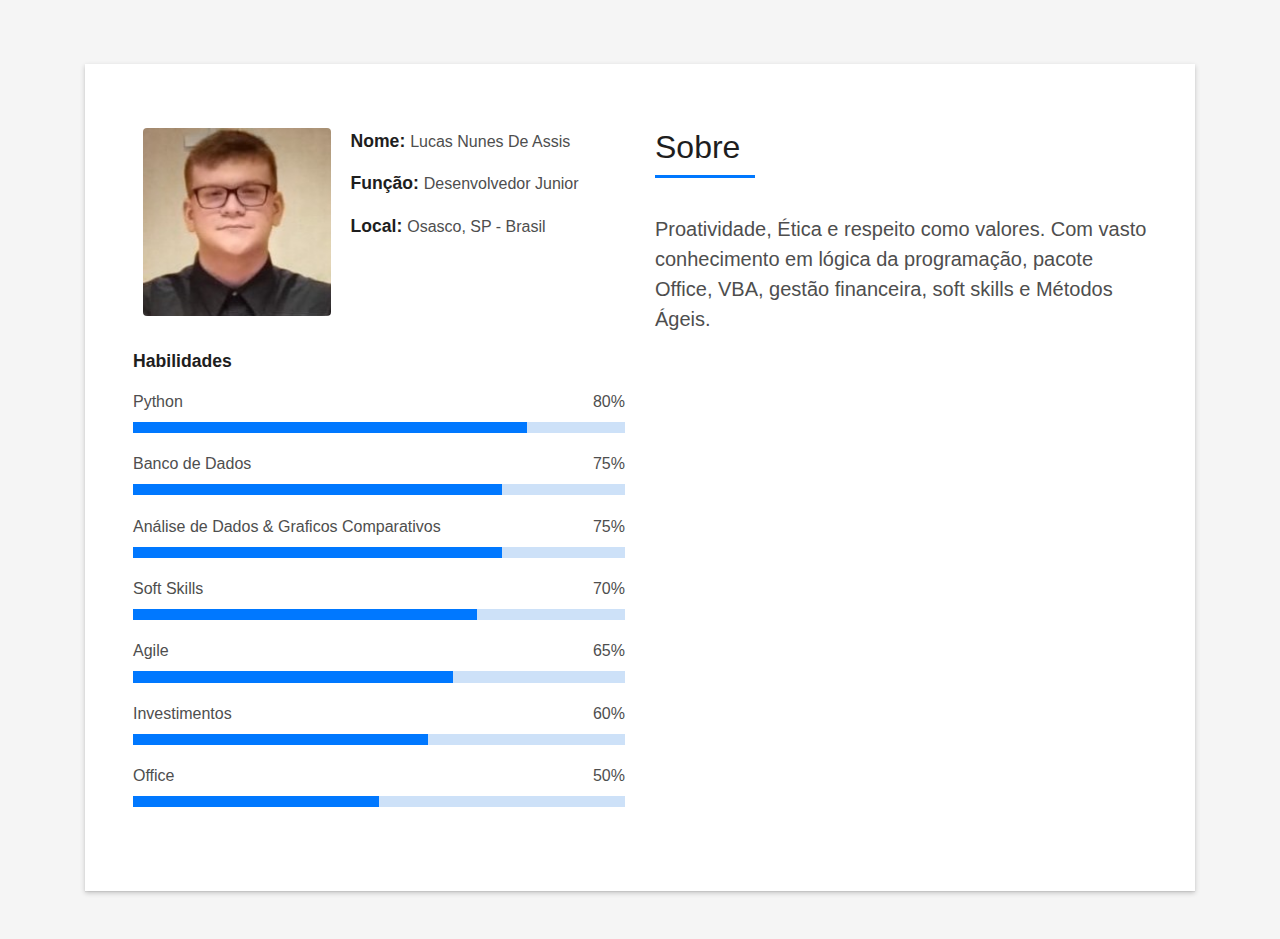
==== curriculo0.html @ 6f4dbc08 "upload" ====
<!DOCTYPE html>
<html lang="en">
<section id="about" class="about-mf sect-pt4 route">
  <div class="container">
    <div class="row">
      <div class="col-sm-12">
        <div class="box-shadow-full">
          <div class="row">
            <div class="col-md-6">
              <div class="row">
                <div class="col-sm-6 col-md-5">
                  <div class="about-img">
                    <img src="img/Foto.jpg" class="img-fluid rounded b-shadow-a" alt="">
                  </div>
                </div>
                <div class="col-sm-6 col-md-7">
                  <div class="about-info">
                    <p><span class="title-s">Nome: </span> <span>Lucas Nunes De Assis</span></p>
                    <p><span class="title-s">Função: </span> <span>Desenvolvedor Junior</span></p>
                    <p><span class="title-s">Local: </span> <span>Osasco, SP - Brasil</span></p>
                  </div>
                </div>
              </div>
              <div class="skill-mf">
                <p class="title-s">Habilidades</p>
                <span>Python</span> <span class="pull-right">80%</span>
                <div class="progress">
                  <div class="progress-bar" role="progressbar" style="width: 80%;" aria-valuenow="80" aria-valuemin="0"
                       aria-valuemax="100"></div>
                </div>
                <span>Banco de Dados</span> <span class="pull-right">75%</span>
                <div class="progress">
                  <div class="progress-bar" role="progressbar" style="width: 75%" aria-valuenow="75" aria-valuemin="0"
                       aria-valuemax="100"></div>
                </div>
                <span>Análise de Dados &amp; Graficos Comparativos</span> <span class="pull-right">75%</span>
                <div class="progress">
                  <div class="progress-bar" role="progressbar" style="width: 75%" aria-valuenow="75" aria-valuemin="0"
                       aria-valuemax="100"></div>
                </div>
                <span>Soft Skills</span> <span class="pull-right">70%</span>
                <div class="progress">
                  <div class="progress-bar" role="progressbar" style="width: 70%" aria-valuenow="70" aria-valuemin="0"
                       aria-valuemax="100"></div>
                </div>
                <span>Agile</span> <span class="pull-right">65%</span>
                <div class="progress">
                  <div class="progress-bar" role="progressbar" style="width: 65%" aria-valuenow="65" aria-valuemin="0"
                       aria-valuemax="100"></div>
                </div>
                <span>Investimentos</span> <span class="pull-right">60%</span>
                <div class="progress">
                  <div class="progress-bar" role="progressbar" style="width: 60%" aria-valuenow="60" aria-valuemin="0"
                       aria-valuemax="100"></div>
                </div>
                <span>Office</span> <span class="pull-right">50%</span>
                <div class="progress">
                  <div class="progress-bar" role="progressbar" style="width: 50%" aria-valuenow="50" aria-valuemin="0"
                       aria-valuemax="100"></div>
                </div>
              </div>
            </div>
            <div class="col-md-6">
              <div class="about-me pt-4 pt-md-0">
                <div class="title-box-2">
                  <h5 class="title-left">
                    Sobre
                  </h5>
                </div>
                <p class="lead">
                  Proatividade, Ética e respeito como valores. Com vasto conhecimento em lógica da programação,
                  pacote Office, VBA, gestão financeira, soft skills e Métodos Ágeis.
                </p>
                <p class="lead">
                </p>
                <p class="lead">
                </p>
              </div>
            </div>
          </div>
        </div>
      </div>
    </div>
  </div>
</section>

<head>
  <meta charset="utf-8">
  <title>Curriculo</title>
  <meta content="width=device-width, initial-scale=1.0" name="viewport">
  <meta content="" name="keywords">
  <meta content="" name="description">

  <!-- Favicons -->
  <link href="img/favicon.png" rel="icon">
  <link href="img/apple-touch-icon.png" rel="apple-touch-icon">

  <!-- Bootstrap CSS File -->
  <link href="lib/bootstrap/css/bootstrap.min.css" rel="stylesheet">

  <!-- Libraries CSS Files -->
  <link href="lib/font-awesome/css/font-awesome.min.css" rel="stylesheet">
  <link href="lib/animate/animate.min.css" rel="stylesheet">
  <link href="lib/ionicons/css/ionicons.min.css" rel="stylesheet">
  <link href="lib/owlcarousel/assets/owl.carousel.min.css" rel="stylesheet">
  <link href="lib/lightbox/css/lightbox.min.css" rel="stylesheet">

  <!-- Main Stylesheet File -->
  <link href="css/style.css" rel="stylesheet">

  <!-- =======================================================
    Theme Name: DevFolio
    Theme URL: https://bootstrapmade.com/devfolio-bootstrap-portfolio-html-template/
    Author: BootstrapMade.com
    License: https://bootstrapmade.com/license/
  ======================================================= -->
</head>

  <!-- JavaScript Libraries -->
  <script src="lib/jquery/jquery.min.js"></script>
  <script src="lib/jquery/jquery-migrate.min.js"></script>
  <script src="lib/popper/popper.min.js"></script>
  <script src="lib/bootstrap/js/bootstrap.min.js"></script>
  <script src="lib/easing/easing.min.js"></script>
  <script src="lib/counterup/jquery.waypoints.min.js"></script>
  <script src="lib/counterup/jquery.counterup.js"></script>
  <script src="lib/owlcarousel/owl.carousel.min.js"></script>
  <script src="lib/lightbox/js/lightbox.min.js"></script>
  <script src="lib/typed/typed.min.js"></script>
  <script src="assets/vendor/jquery/jquery.min.js"></script>
  <script src="assets/vendor/bootstrap/js/bootstrap.bundle.min.js"></script>
  <script src="assets/vendor/jquery.easing/jquery.easing.min.js"></script>
  <script src="assets/vendor/php-email-form/validate.js"></script>
  <script src="assets/vendor/waypoints/jquery.waypoints.min.js"></script>
  <script src="assets/vendor/counterup/counterup.min.js"></script>
  <script src="assets/vendor/isotope-layout/isotope.pkgd.min.js"></script>
  <script src="assets/vendor/venobox/venobox.min.js"></script>
  <script src="assets/vendor/owl.carousel/owl.carousel.min.js"></script>
  <script src="assets/vendor/typed.js/typed.min.js"></script>
  <script src="assets/vendor/aos/aos.js"></script>

  <!-- Contact Form JavaScript File -->
  <script src="contactform/contactform.js"></script>

  <!-- Template Main Javascript File -->
  <script src="js/main.js"></script>

</body>
</html>
---- css/style.css ----
/*
  Theme Name: DevFolio
  Theme URL: https://bootstrapmade.com/devfolio-bootstrap-portfolio-html-template/
  Author: BootstrapMade.com
  License: https://bootstrapmade.com/license/
*/

/*======================================
//--//-->   STYLES GENERALES
======================================*/

.ion-navigate {

  font-size: 36px;

}




h9 {
  color: #fff;
  font-weight: 500;
  margin: 1rem 0;
  display: block;
  font-size: 30px;
}

h8 {
  font-size: 50px;
  font-weight: bold;
  margin-bottom: 20px;
  padding-bottom: 20px;
  position: relative;
  color: #2774cc;
  transition: 0.3s;
  opacity: 0.8;
}

h8:hover {
  opacity: 1;
}

.section-title h7 {
  font-size: 32px;
  font-weight: bold;
  margin-bottom: 20px;
  padding-bottom: 20px;
  position: relative;
  color: #173b6c;
}


body {
  background-color: #f5f5f5;
  color: #4e4e4e;
}

h1,
h2,
h3,
h4,
h5,
h6 {
  color: #1e1e1e;
}

a {
  color: #1e1e1e;
  transition: all 0.5s ease-in-out;
}

a:hover {
  color: #0078ff;
  text-decoration: none;
  transition: all 0.5s ease-in-out;
}

.p-r {
  position: relative;
}

.color-a {
  color: #0078ff;
}

.color-d {
  color: #f5f5f5;
}

.color-text-a {
  color: #4e4e4e;
}

.box-shadow,
.paralax-mf,
.service-box,
.work-box,
.card-blog {
  box-shadow: 0 13px 8px -10px rgba(0, 0, 0, 0.1);
}

.box-shadow-a,
.button:hover {
  box-shadow: 0 0 0 4px #cde1f8;
}

.display-5 {
  font-size: 2.5rem;
  font-weight: 300;
  line-height: 1.1;
}

.display-6 {
  font-size: 2rem;
  font-weight: 300;
  line-height: 1.1;
}

.avatar {
  width: 32px;
  height: 32px;
  margin-right: 4px;
  overflow: hidden;
}

.bg-image {
  background-repeat: no-repeat;
  background-attachment: fixed;
  background-size: cover;
  background-position: center center;
}

.overlay-mf {
  background-color: #0078ff;
}

.overlay-mf {
  position: absolute;
  top: 0;
  left: 0px;
  padding: 0;
  height: 100%;
  width: 100%;
  opacity: .7;
}

.paralax-mf {
  position: relative;
  padding: 8rem 0;
}

.display-table {
  width: 100%;
  height: 100%;
  display: table;
}

.table-cell {
  display: table-cell;
  vertical-align: middle;
}

/*--/ Sections /--*/

.sect-4 {
  padding: 4rem 0;
}

.sect-pt4 {
  padding-top: 4rem;
}

.sect-mt4 {
  margin-top: 4rem;
}

/*--/ Title s /--*/

.title-s {
  font-weight: 600;
  color: #1e1e1e;
  font-size: 1.1rem;
}

/*--/ Title A /--*/

.title-box {
  margin-bottom: 4rem;
}

.title-a {
  font-size: 3rem;
  font-weight: bold;
  text-transform: uppercase;
}

.subtitle-a {
  color: #4e4e4e;
}

.line-mf {
  width: 40px;
  height: 5px;
  background-color: #0078ff;
  margin: 0 auto;
}

/*--/ Title Left /--*/

.title-box-2 {
  margin-bottom: 3rem;
}

.title-left {
  font-size: 2rem;
  position: relative;
}

.title-left:before {
  content: '';
  position: absolute;
  height: 3px;
  background-color: #0078ff;
  width: 100px;
  bottom: -12px;
}

/*------/ Box /------*/

.box-pl2 {
  padding-left: 2rem;
}

.box-shadow-full {
  padding: 3rem 1.25rem;
  position: relative;
  background-color: #fff;
  margin-bottom: 3rem;
  z-index: 2;
  box-shadow: 0 1px 1px 0 rgba(0, 0, 0, 0.06), 0 2px 5px 0 rgba(0, 0, 0, 0.2);
}

/*------/ Socials /------*/

.socials {
  padding: 1.5rem 0;
}

.socials ul li {
  display: inline-block;
}

.socials .ico-circle {
  height: 40px;
  width: 40px;
  font-size: 1.7rem;
  border-radius: 50%;
  line-height: 1.4;
  margin: 0 15px 0 0;
  box-shadow: 0 0 0 3px #0078ff;
  transition: all 500ms ease;
}

.socials .ico-circle:hover {
  background-color: #0078ff;
  color: #fff;
  box-shadow: 0 0 0 3px #cde1f8;
  transition: all 500ms ease;
}

/*------/ Ul resect /------*/

.ul-resect,
.socials ul,
.list-ico,
.blog-wrapper .post-meta ul,
.box-comments .list-comments,
.widget-sidebar .list-sidebar,
.widget-tags ul {
  list-style: none;
  padding-left: 0;
  margin-bottom: 0;
}

.list-ico {
  line-height: 2;
}

.list-ico span {
  color: #0078ff;
  margin-right: 10px;
}

/*------/ Ico Circle /------*/

.ico-circle {
  height: 100px;
  width: 100px;
  font-size: 2rem;
  border-radius: 50%;
  line-height: 1.55;
  margin: 0 auto;
  text-align: center;
  box-shadow: 0 0 0 10px #0078ff;
  display: block;
}

/*------/ Owl Carousel /------*/

.owl-theme .owl-dots {
  text-align: center;
  margin-top: 18px;
}

.owl-theme .owl-dots .owl-dot {
  display: inline-block;
}

.owl-theme .owl-dots .owl-dot span {
  width: 18px;
  height: 7px;
  margin: 5px 5px;
  background: #cde1f8;
  border: 0px solid #cde1f8;
  display: block;
  transition: all 0.6s ease-in-out;
  cursor: pointer;
}

.owl-theme .owl-dots .owl-dot:hover span {
  background-color: #cde1f8;
}

.owl-theme .owl-dots .owl-dot.active span {
  background-color: #1B1B1B;
  width: 25px;
}

/*--/ Scrolltop s /--*/

.scrolltop-mf {
  position: relative;
  display: none;
}

.scrolltop-mf span {
  z-index: 999;
  position: fixed;
  width: 42px;
  height: 42px;
  background-color: #0078ff;
  opacity: .7;
  font-size: 1.6rem;
  line-height: 1.5;
  text-align: center;
  color: #fff;
  top: auto;
  left: auto;
  right: 30px;
  bottom: 50px;
  cursor: pointer;
  border-radius: 50%;
}

/* Back to top button */

.back-to-top {
  position: fixed;
  display: none;
  background: #0078ff;
  color: #fff;
  width: 44px;
  height: 44px;
  text-align: center;
  line-height: 1;
  font-size: 16px;
  border-radius: 50%;
  right: 15px;
  bottom: 15px;
  transition: background 0.5s;
  z-index: 11;
}

.back-to-top i {
  padding-top: 12px;
  color: #fff;
}

/* Prelaoder */

#preloader {
  position: fixed;
  top: 0;
  left: 0;
  right: 0;
  bottom: 0;
  z-index: 9999;
  overflow: hidden;
  background: #fff;
}

#preloader:before {
  content: "";
  position: fixed;
  top: calc(50% - 30px);
  left: calc(50% - 30px);
  border: 6px solid #f2f2f2;
  border-top: 6px solid #0078ff;
  border-radius: 50%;
  width: 60px;
  height: 60px;
  -webkit-animation: animate-preloader 1s linear infinite;
  animation: animate-preloader 1s linear infinite;
}

@-webkit-keyframes animate-preloader {
  0% {
    -webkit-transform: rotate(0deg);
    transform: rotate(0deg);
  }

  100% {
    -webkit-transform: rotate(360deg);
    transform: rotate(360deg);
  }
}

@keyframes animate-preloader {
  0% {
    -webkit-transform: rotate(0deg);
    transform: rotate(0deg);
  }

  100% {
    -webkit-transform: rotate(360deg);
    transform: rotate(360deg);
  }
}

/*======================================
//--//-->   NAVBAR
======================================*/

.navbar-b {
  transition: all .5s ease-in-out;
  background-color: transparent;
  padding-top: 1.563rem;
  padding-bottom: 1.563rem;
}

.navbar-b.navbar-reduce {
  box-shadow: 0px 6px 9px 0px rgba(0, 0, 0, 0.06);
}

.navbar-b.navbar-trans .nav-item,
.navbar-b.navbar-reduce .nav-item {
  position: relative;
  padding-right: 10px;
  padding-left: 0;
}

.navbar-b.navbar-trans .nav-link,
.navbar-b.navbar-reduce .nav-link {
  color: #fff;
  text-transform: uppercase;
  font-weight: 600;
}

.navbar-b.navbar-trans .nav-link:before,
.navbar-b.navbar-reduce .nav-link:before {
  content: '';
  position: absolute;
  margin-left: 0px;
  width: 0%;
  bottom: 0;
  left: 0;
  height: 2px;
  transition: all 500ms ease;
}

.navbar-b.navbar-trans .nav-link:hover,
.navbar-b.navbar-reduce .nav-link:hover {
  color: #1B1B1B;
}

.navbar-b.navbar-trans .nav-link:hover:before,
.navbar-b.navbar-reduce .nav-link:hover:before {
  width: 35px;
}

.navbar-b.navbar-trans .show > .nav-link:before,
.navbar-b.navbar-trans .active > .nav-link:before,
.navbar-b.navbar-trans .nav-link.show:before,
.navbar-b.navbar-trans .nav-link.active:before,
.navbar-b.navbar-reduce .show > .nav-link:before,
.navbar-b.navbar-reduce .active > .nav-link:before,
.navbar-b.navbar-reduce .nav-link.show:before,
.navbar-b.navbar-reduce .nav-link.active:before {
  width: 35px;
}

.navbar-b.navbar-trans .nav-link:before {
  background-color: #fff;
}

.navbar-b.navbar-trans .nav-link:hover {
  color: #fff;
}

.navbar-b.navbar-trans .show > .nav-link,
.navbar-b.navbar-trans .active > .nav-link,
.navbar-b.navbar-trans .nav-link.show,
.navbar-b.navbar-trans .nav-link.active {
  color: #fff;
}

.navbar-b.navbar-reduce {
  transition: all .5s ease-in-out;
  background-color: #fff;
  padding-top: 15px;
  padding-bottom: 15px;
}

.navbar-b.navbar-reduce .nav-link {
  color: #0078ff;
}

.navbar-b.navbar-reduce .nav-link:before {
  background-color: #0078ff;
}

.navbar-b.navbar-reduce .nav-link:hover {
  color: #0078ff;
}

.navbar-b.navbar-reduce .show > .nav-link,
.navbar-b.navbar-reduce .active > .nav-link,
.navbar-b.navbar-reduce .nav-link.show,
.navbar-b.navbar-reduce .nav-link.active {
  color: #0078ff;
}

.navbar-b.navbar-reduce .navbar-brand {
  color: #0078ff;
}

.navbar-b.navbar-reduce .navbar-toggler span {
  background-color: #1B1B1B;
}

.navbar-b .navbar-brand {
  color: #fff;
  font-size: 1.6rem;
  font-weight: 600;
}

.navbar-b .navbar-nav .dropdown-item.show .dropdown-menu,
.navbar-b .dropdown.show .dropdown-menu,
.navbar-b .dropdown-btn.show .dropdown-menu {
  -webkit-transform: translate3d(0px, 0px, 0px);
  transform: translate3d(0px, 0px, 0px);
  visibility: visible !important;
}

.navbar-b .dropdown-menu {
  margin: 1.12rem 0 0;
  border-radius: 0;
}

.navbar-b .dropdown-menu .dropdown-item {
  padding: .7rem 1.7rem;
  transition: all 500ms ease;
}

.navbar-b .dropdown-menu .dropdown-item:hover {
  background-color: #0078ff;
  color: #fff;
  transition: all 500ms ease;
}

.navbar-b .dropdown-menu .dropdown-item.active {
  background-color: #0078ff;
}

/*--/ Hamburger Navbar /--*/

.navbar-toggler {
  position: relative;
}

.navbar-toggler:focus,
.navbar-toggler:active {
  outline: 0;
}

.navbar-toggler span {
  display: block;
  background-color: #fff;
  height: 3px;
  width: 25px;
  margin-top: 4px;
  margin-bottom: 4px;
  -webkit-transform: rotate(0deg);
  transform: rotate(0deg);
  left: 0;
  opacity: 1;
}

.navbar-toggler span:nth-child(1),
.navbar-toggler span:nth-child(3) {
  transition: -webkit-transform .35s ease-in-out;
  transition: transform .35s ease-in-out;
  transition: transform .35s ease-in-out, -webkit-transform .35s ease-in-out;
}

.navbar-toggler:not(.collapsed) span:nth-child(1) {
  position: absolute;
  left: 12px;
  top: 10px;
  -webkit-transform: rotate(135deg);
  transform: rotate(135deg);
  opacity: 0.9;
}

.navbar-toggler:not(.collapsed) span:nth-child(2) {
  height: 12px;
  visibility: hidden;
  background-color: transparent;
}

.navbar-toggler:not(.collapsed) span:nth-child(3) {
  position: absolute;
  left: 12px;
  top: 10px;
  -webkit-transform: rotate(-135deg);
  transform: rotate(-135deg);
  opacity: 0.9;
}

/*======================================
//--//-->   INTRO
======================================*/

.intro {
  height: 100vh;
  position: relative;
  color: #fff;
}

.intro .intro-content {
  text-align: center;
  position: absolute;
}

.intro .overlay-itro {
  background-color: rgba(0, 0, 0, 0.6);
  position: absolute;
  top: 0;
  left: 0px;
  padding: 0;
  height: 100%;
  width: 100%;
  opacity: .9;
}

.intro .intro-title {
  color: #fff;
  font-weight: 600;
  font-size: 3rem;
}

.intro .intro-subtitle {
  font-size: 1.5rem;
  font-weight: 300;
}

.intro .text-slider-items {
  display: none;
}

.intro-single {
  height: 350px;
}

.intro-single .intro-content {
  margin-top: 30px;
}

.intro-single .intro-title {
  text-transform: uppercase;
  font-size: 3rem;
}

.intro-single .breadcrumb {
  background-color: transparent;
  color: #0078ff;
}

.intro-single .breadcrumb .breadcrumb-item:before {
  color: #cde1f8;
}

.intro-single .breadcrumb .breadcrumb-item.active {
  color: #cde1f8;
}

.intro-single .breadcrumb a {
  color: #fff;
}

/*======================================
//--//-->   ABOUT
======================================*/

.about-mf .box-shadow-full {
  padding-top: 4rem;
  padding-bottom: 4rem;
}

.about-mf .about-img {
  margin-bottom: 2rem;
}

.about-mf .about-img img {
  margin-left: 10px;
}

.skill-mf span {
  color: #4e4e4e;
}

.skill-mf .progress {
  background-color: #cde1f8;
  margin: .5rem 0 1.2rem 0;
  border-radius: 0;
  height: .7rem;
}

.skill-mf .progress .progress-bar {
  height: .7rem;
  background-color: #0078ff;
}

/*======================================
//--//-->   SERVICES
======================================*/

.service-box {
  background-color: #fff;
  padding: 2.5rem 1.3rem;
  border-radius: 1rem;
  margin-bottom: 3rem;
}

.service-box:hover .ico-circle {
  transition: all 500ms ease;
  color: #fff;
  background-color: #0078ff;
  box-shadow: 0 0 0 10px #cde1f8;
}

.service-box .service-ico {
  margin-bottom: 1rem;
  color: #1e1e1e;
}

.service-box .ico-circle {
  transition: all 500ms ease;
  font-size: 4rem;
}

.service-box .s-title {
  font-size: 1.4rem;
  text-transform: uppercase;
  text-align: center;
  padding: .4rem 0;
}

.service-box .s-description {
  color: #4e4e4e;
}

/*======================================
//--//-->   COUNTER
======================================*/

.counter-box {
  color: #fff;
  text-align: center;
}

.counter-ico {
  margin-bottom: 1rem;
}

.counter-ico .ico-circle {
  height: 60px;
  width: 60px;
  line-height: 1.8;
  box-shadow: 0 0 0 10px #cde1f8;
}

.counter-num .counter {
  font-size: 2rem;
  margin-bottom: 0;
}

/*======================================
//--//-->   PORTFOLIO
======================================*/

.work-box {
  margin-bottom: 3rem;
  -webkit-backface-visibility: hidden;
  backface-visibility: hidden;
  background-color: #fff;
}

.work-box:hover img {
  -webkit-transform: scale(1.3);
  transform: scale(1.3);
}

.work-img {
  display: block;
  overflow: hidden;
}

.work-img img {
  transition: all 1s;
}

.work-content {
  padding: 2rem 3% 1rem 4%;
}

.work-content .w-more {
  color: #4e4e4e;
  font-size: .8rem;
}

.work-content .w-more .w-ctegory {
  color: #0078ff;
}

.work-content .w-like {
  font-size: 2.5rem;
  color: #0078ff;
  float: right;
}

.work-content .w-like a {
  color: #0078ff;
}

.work-content .w-like .num-like {
  font-size: .7rem;
}

.w-title {
  font-size: 1.2rem;
}

/*======================================
//--//-->   TESTIMONIALS
======================================*/

.testimonials .owl-carousel .owl-item img {
  width: auto;
}

.testimonial-box {
  color: #fff;
  text-align: center;
}

.testimonial-box .author-test {
  margin-top: 1rem;
}

.testimonial-box .author-test img {
  margin: 0 auto;
}

.testimonial-box .author {
  color: #fff;
  text-transform: uppercase;
  font-weight: 600;
  margin: 1rem 0;
  display: block;
  font-size: 1.4rem;
}

.testimonial-box .comit {
  font-size: 2rem;
  color: #0078ff;
  background-color: #fff;
  width: 52px;
  height: 52px;
  display: block;
  margin: 0 auto;
  border-radius: 50%;
  line-height: 1.6;
}


/*------/ Sidebar /------*/

.widget-sidebar .sidebar-title {
  font-size: 1.6rem;
  font-weight: 600;
  border-left: 5px solid #0078ff;
  padding-left: 15px;
  text-transform: uppercase;
  margin-bottom: 1.5rem;
}

.widget-sidebar .list-sidebar li {
  position: relative;
  padding: 6px 0 6px 24px;
}

.widget-sidebar .list-sidebar li:before {
  position: absolute;
  content: "";
  width: 10px;
  height: 1px;
  left: 0;
  background-color: #0078ff;
  top: 20px;
}

.sidebar-search input {
  background-color: #fff;
  border-radius: 0;
  transition: all 0.5s ease-in-out;
}

.sidebar-search .btn-search {
  background-color: #0078ff;
  border-color: #0078ff;
  border-radius: 0;
  padding-left: 20px;
  padding-right: 20px;
}

.widget-tags ul li {
  display: inline-block;
  background-color: #0078ff;
  padding: .2rem .6rem;
  margin-bottom: .5rem;
  border-radius: 15px;
}

.widget-tags ul li a {
  color: #fff;
}

/*--------------------------------------------------------------
# Resume
--------------------------------------------------------------*/
.resume .resume-title {
  font-size: 26px;
  font-weight: 700;
  margin-top: 20px;
  margin-bottom: 20px;
  color: #050d18;
}

.resume .resume-item {
  padding: 0 0 20px 20px;
  margin-top: -2px;
  border-left: 2px solid #1f5297;
  position: relative;
}

.resume .resume-item h4 {
  line-height: 18px;
  font-size: 18px;
  font-weight: 600;
  text-transform: uppercase;
  font-family: "Poppins", sans-serif;
  color: #050d18;
  margin-bottom: 10px;
}

.resume .resume-item h5 {
  font-size: 16px;
  background: #e4edf9;
  padding: 5px 15px;
  display: inline-block;
  font-weight: 600;
  margin-bottom: 10px;
}

.resume .resume-item ul {
  padding-left: 20px;
}

.resume .resume-item ul li {
  padding-bottom: 10px;
}

.resume .resume-item:last-child {
  padding-bottom: 0;
}

.resume .resume-item::before {
  content: "";
  position: absolute;
  width: 16px;
  height: 16px;
  border-radius: 50px;
  left: -9px;
  top: 0;
  background: #fff;
  border: 2px solid #1f5297;
}

/*======================================
//--//-->   CONTACT
======================================*/

.footer-paralax {
  padding: 4rem 0 0 0;
}

.contact-mf {
  margin-top: 4rem;
}

/*======================================
//--//-->   FOOTER
======================================*/

footer {
  text-align: center;
  color: #fff;
  padding-bottom: 4rem;
}

footer .copyright {
  margin-bottom: .3rem;
}

footer .credits {
  margin-bottom: 0;
}

footer .credits a {
  color: #fff;
}

/*======================================
//--//-->   BUTTON
======================================*/

.button {
  display: inline-block;
  padding: .3rem .6rem;
  text-align: center;
  vertical-align: middle;
  -webkit-user-select: none;
  -moz-user-select: none;
  -ms-user-select: none;
  user-select: none;
  font-size: 1rem;
  border-radius: .3rem;
  border: 1px solid transparent;
  transition: all 500ms ease;
  cursor: pointer;
}

.button:focus {
  outline: 0;
}

.button:hover {
  background-color: #0062d3;
  color: #fff;
  transition: all 500ms ease;
}

.button-a {
  background-color: #0078ff;
  color: #fff;
  border-color: #cde1f8;
}

.button-big {
  padding: .9rem 2.3rem;
  font-size: 1.2rem;
}

.button-rouded {
  border-radius: 5rem;
}

.btn-lg {
  padding: .5rem 1rem;
  font-size: 1.25rem;
  line-height: 1.5;
  border-radius: .3rem;
}

@media (min-width: 577px) {
  .counter-box {
    margin-bottom: 1.8rem;
  }
}

@media (min-width: 767px) {
  .about-mf .box-pl2 {
    margin-top: 3rem;
    padding-left: 0rem;
  }

  .card-blog {
    margin-bottom: 3rem;
  }

  .contact-mf .box-pl2 {
    margin-top: 3rem;
    padding-left: 0rem;
  }
}

@media (min-width: 768px) {
  .box-shadow-full {
    padding: 3rem;
  }

  .navbar-b.navbar-trans .nav-item,
  .navbar-b.navbar-reduce .nav-item {
    padding-left: 10px;
  }

  .navbar-b.navbar-trans .nav-link:before,
  .navbar-b.navbar-reduce .nav-link:before {
    margin-left: 18px;
  }

  .intro .intro-title {
    font-size: 4.5rem;
  }

  .intro .intro-subtitle {
    font-size: 2.5rem;
  }

  .intro-single .intro-title {
    font-size: 3.5rem;
  }

  .testimonial-box .description {
    padding: 0 5rem;
  }

  .post-box,
  .form-comments,
  .box-comments,
  .widget-sidebar {
    padding: 3rem;
  }

  .blog-wrapper .article-title {
    font-size: 1.9rem;
  }

  .box-comments .list-comments .comment-author {
    font-size: 1.5rem;
  }
}

@media (min-width: 992px) {
  .testimonial-box .description {
    padding: 0 8rem;
  }
}

@media (min-width: 1200px) {
  .testimonial-box .description {
    padding: 0 13rem;
  }
}

@media (max-width: 1024px) {
  .bg-image {
    background-attachment: scroll;
  }
}

@media (max-width: 768px) {
  .back-to-top {
    bottom: 15px;
  }
}
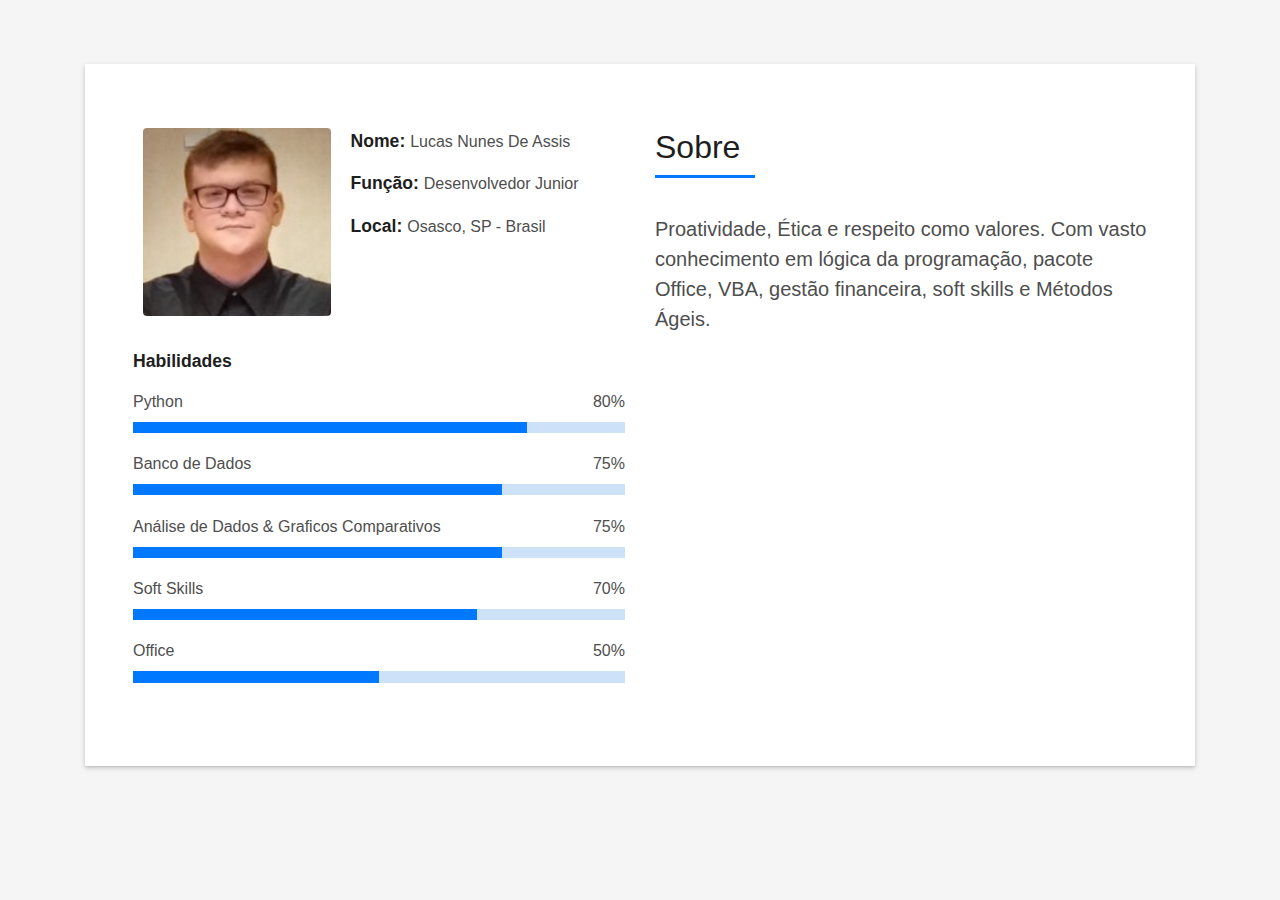
==== commit 4f3aee60: "Update curriculo0.html" ====
--- a/curriculo0.html
+++ b/curriculo0.html
@@ -41,16 +41,6 @@
                 <span>Soft Skills</span> <span class="pull-right">70%</span>
                 <div class="progress">
                   <div class="progress-bar" role="progressbar" style="width: 70%" aria-valuenow="70" aria-valuemin="0"
-                       aria-valuemax="100"></div>
-                </div>
-                <span>Agile</span> <span class="pull-right">65%</span>
-                <div class="progress">
-                  <div class="progress-bar" role="progressbar" style="width: 65%" aria-valuenow="65" aria-valuemin="0"
-                       aria-valuemax="100"></div>
-                </div>
-                <span>Investimentos</span> <span class="pull-right">60%</span>
-                <div class="progress">
-                  <div class="progress-bar" role="progressbar" style="width: 60%" aria-valuenow="60" aria-valuemin="0"
                        aria-valuemax="100"></div>
                 </div>
                 <span>Office</span> <span class="pull-right">50%</span>
